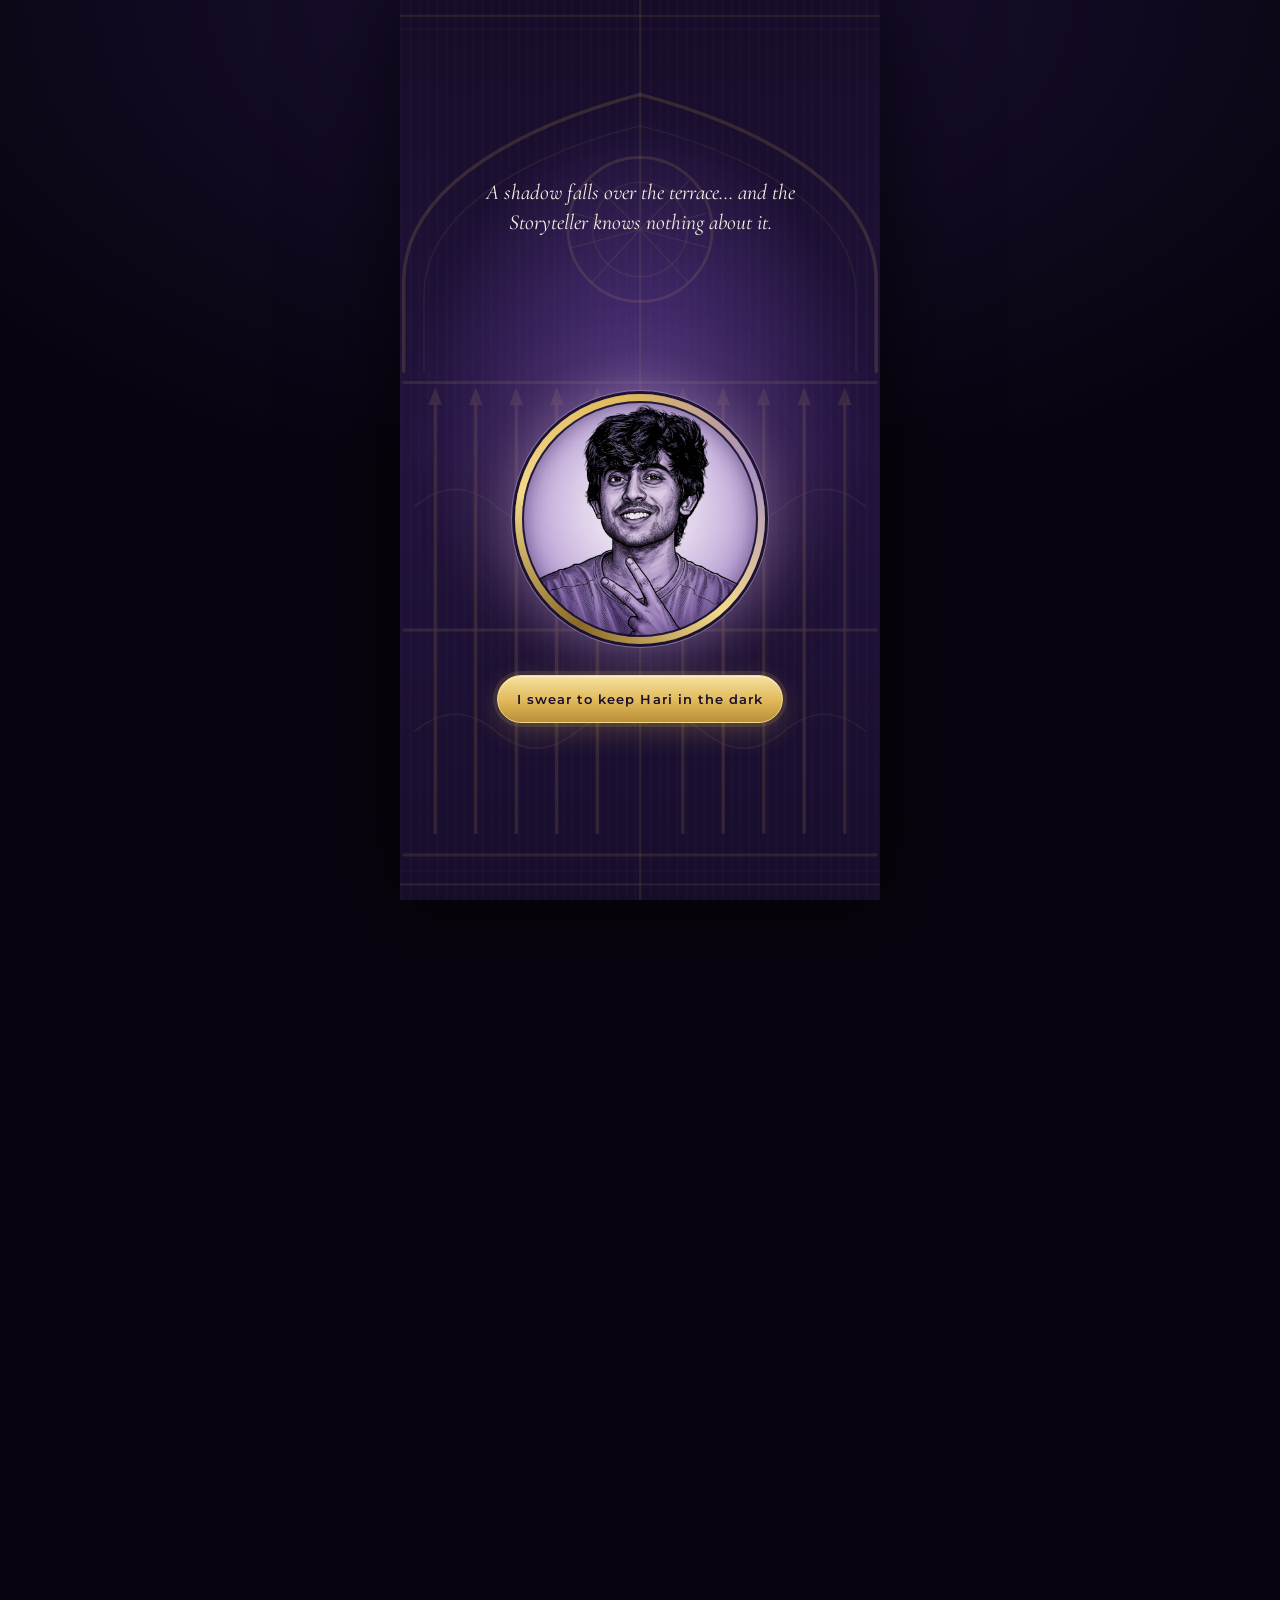
==== index.html @ 267af02a "Restore the swoosh door sound on both pages Co-Authored-By: Claude Opus 5.5 <noreply@anthropic.com>" ====
<!doctype html>
<html lang="en">
<head>
<meta charset="utf-8">
<meta name="viewport" content="width=device-width, initial-scale=1, viewport-fit=cover">
<meta name="robots" content="noindex, nofollow">
<meta name="theme-color" content="#130B24">
<title>You have been summoned · Hari's 27th</title>
<meta name="description" content="A night of drinks, ballads & demon hunting. Saturday, 28 November.">
<meta property="og:title" content="You have been summoned">
<meta property="og:description" content="Hari's 27th × Blood on the Clocktower. Saturday, 28 November, 7 PM.">
<link rel="icon" href="data:image/svg+xml,%3Csvg xmlns=%22http://www.w3.org/2000/svg%22 viewBox=%220 0 20 20%22%3E%3Cpath d=%22M10 0C11 7 13 9 20 10C13 11 11 13 10 20C9 13 7 11 0 10C7 9 9 7 10 0Z%22 fill=%22%23DFB858%22/%3E%3C/svg%3E">
<link rel="preconnect" href="https://fonts.googleapis.com">
<link rel="preconnect" href="https://fonts.gstatic.com" crossorigin>
<link href="https://fonts.googleapis.com/css2?family=Cinzel+Decorative:wght@400;700&family=Cinzel:wght@400;600;700&family=Cormorant+Garamond:ital,wght@0,400;0,500;0,600;1,400;1,500&family=Montserrat:wght@500;600&display=swap" rel="stylesheet">
<link rel="preload" as="image" href="assets/hari.webp">
<link rel="stylesheet" href="styles.css?v=7">
</head>
<body class="locked">

<!-- ===== fixed backdrop: sky, stars, branches ===== -->
<div class="backdrop" aria-hidden="true">
  <div class="stars" id="stars"></div>
  <svg class="branch branch--left" viewBox="0 0 120 900" preserveAspectRatio="xMinYMin slice">
    <g fill="none" stroke="currentColor" stroke-linecap="round">
      <path stroke-width="14" d="M-10 0 C 20 120, 10 220, 34 330 S 30 520, 8 620 S -4 820, 10 900"/>
      <path stroke-width="6" d="M30 300 C 58 270, 70 240, 104 228"/>
      <path stroke-width="3" d="M62 262 C 72 238, 70 214, 84 196"/>
      <path stroke-width="5" d="M22 520 C 52 500, 66 470, 96 470 S 118 452, 126 440"/>
      <path stroke-width="2.5" d="M70 482 C 82 500, 94 504, 110 512"/>
      <path stroke-width="4" d="M12 140 C 38 128, 46 100, 72 92"/>
      <path stroke-width="2" d="M48 112 C 52 90, 62 80, 60 62"/>
      <path stroke-width="4" d="M10 720 C 36 704, 40 676, 70 664"/>
      <path stroke-width="2" d="M44 690 C 60 694, 70 706, 86 704"/>
    </g>
  </svg>
  <svg class="branch branch--right" viewBox="0 0 120 900" preserveAspectRatio="xMaxYMin slice">
    <g fill="none" stroke="currentColor" stroke-linecap="round" transform="translate(120 0) scale(-1 1)">
      <path stroke-width="12" d="M-10 60 C 24 160, 16 260, 30 380 S 22 560, 6 680 S -2 840, 4 900"/>
      <path stroke-width="5" d="M26 220 C 56 200, 74 170, 108 166"/>
      <path stroke-width="2.5" d="M66 186 C 78 166, 80 146, 96 132"/>
      <path stroke-width="5" d="M24 440 C 50 430, 64 404, 92 396"/>
      <path stroke-width="2" d="M60 412 C 76 424, 86 436, 104 436"/>
      <path stroke-width="4" d="M12 620 C 40 606, 52 580, 82 572 S 104 556, 112 548"/>
      <path stroke-width="2" d="M50 596 C 56 574, 70 566, 72 548"/>
    </g>
  </svg>
</div>

<!-- ===== the gate ===== -->
<section class="gate" id="gate" aria-label="Swear to secrecy">
  <div class="doors" aria-hidden="true">
    <div class="door door--l"><svg viewBox="0 0 240 800" preserveAspectRatio="xMaxYMid slice"><use href="#doorArt"/></svg></div>
    <div class="door door--r"><svg viewBox="0 0 240 800" preserveAspectRatio="xMaxYMid slice"><use href="#doorArt"/></svg></div>
  </div>
  <div class="gate__content">
  <p class="gate__line">A shadow falls over the terrace&hellip; and the Storyteller knows nothing about it.</p>

  <div class="stage" id="stage">
    <div class="medallion">
      <img src="assets/hari.webp" alt="Line-art portrait of Hari, grinning and throwing a peace sign" width="720" height="720">
    </div>

    <svg class="cage" id="cage" viewBox="0 0 300 400" aria-hidden="true">
      <defs>
        <linearGradient id="gBar" x1="0" x2="1">
          <stop offset="0" stop-color="#8a6a26"/>
          <stop offset=".45" stop-color="#f3d98a"/>
          <stop offset="1" stop-color="#9c7a2e"/>
        </linearGradient>
        <linearGradient id="gBand" x1="0" y1="0" x2="0" y2="1">
          <stop offset="0" stop-color="#f6e2a0"/>
          <stop offset=".5" stop-color="#d7ab4a"/>
          <stop offset="1" stop-color="#7d5d1f"/>
        </linearGradient>
        <filter id="cageGlow" x="-20%" y="-20%" width="140%" height="140%">
          <feDropShadow dx="0" dy="2" stdDeviation="2.5" flood-color="#000" flood-opacity=".55"/>
        </filter>
      </defs>
      <g filter="url(#cageGlow)" fill="none" stroke-linecap="round" stroke-linejoin="round">
        <!-- hanging ring + finial -->
        <circle cx="150" cy="16" r="11" stroke="url(#gBand)" stroke-width="4.5"/>
        <path d="M150 27 V 44" stroke="#c99b3c" stroke-width="5"/>
        <path d="M141 46 Q150 36 159 46 Q150 54 141 46 Z" fill="#dfb858" stroke="#8a6a26" stroke-width="1.5"/>
        <!-- dome ribs (gothic pointed) -->
        <g stroke="url(#gBar)" stroke-width="3.2" id="ribs"></g>
        <!-- dome outline -->
        <path d="M32 122 C 32 88, 92 66, 150 50 C 208 66, 268 88, 268 122" stroke="url(#gBand)" stroke-width="5"/>
        <!-- top band -->
        <ellipse cx="150" cy="124" rx="119" ry="11" stroke="url(#gBand)" stroke-width="6"/>
        <!-- vertical bars -->
        <g stroke="#c99b3c" stroke-width="3.6" id="bars"></g>
        <g stroke="#f6e2a0" stroke-width="1" stroke-opacity=".7" id="barsHi"></g>
        <!-- gothic arcade band near base -->
        <g stroke="#dfb858" stroke-width="2" id="arcade"></g>
        <ellipse cx="150" cy="300" rx="119" ry="10" stroke="url(#gBand)" stroke-width="3"/>
        <!-- base -->
        <ellipse cx="150" cy="362" rx="121" ry="12" stroke="url(#gBand)" stroke-width="7"/>
        <path d="M34 368 Q 40 386 150 390 Q 260 386 266 368" stroke="url(#gBand)" stroke-width="5"/>
        <!-- little finials on base -->
        <circle cx="40" cy="384" r="4" fill="#dfb858" stroke="none"/>
        <circle cx="260" cy="384" r="4" fill="#dfb858" stroke="none"/>
      </g>
    </svg>

    <svg class="padlock" id="padlock" viewBox="0 0 60 76" aria-hidden="true">
      <defs>
        <linearGradient id="gLock" x1="0" y1="0" x2="0" y2="1">
          <stop offset="0" stop-color="#f6e2a0"/>
          <stop offset=".55" stop-color="#d4a640"/>
          <stop offset="1" stop-color="#80601f"/>
        </linearGradient>
      </defs>
      <path class="padlock__shackle" d="M17 36 V 22 a13 13 0 0 1 26 0 V 36" fill="none" stroke="#c99b3c" stroke-width="6" stroke-linecap="round"/>
      <rect x="6" y="32" width="48" height="40" rx="7" fill="url(#gLock)" stroke="#6f521a" stroke-width="2"/>
      <path d="M12 38 h36" stroke="#fff3c8" stroke-opacity=".5" stroke-width="1.5"/>
      <circle cx="30" cy="50" r="5.5" fill="#2a1840"/>
      <path d="M27.5 52 L 26 63 h8 L 32.5 52 Z" fill="#2a1840"/>
    </svg>
  </div>

  <button class="btn btn--primary gate__btn" id="swear" type="button">I swear to keep Hari in the dark</button>
  <p class="gate__caption" id="caption" aria-live="polite">The Storyteller has been kept in the dark&hellip;</p>
  </div>
</section>

<button class="mute" id="mute" type="button" aria-label="Mute sound" aria-pressed="false">
  <svg class="mute__on" viewBox="0 0 24 24" aria-hidden="true"><path d="M4 9v6h4l5 4V5L8 9H4z" fill="currentColor"/><path d="M16 8.5a5 5 0 0 1 0 7M18.5 6a8.5 8.5 0 0 1 0 12" fill="none" stroke="currentColor" stroke-width="1.8" stroke-linecap="round"/></svg>
  <svg class="mute__off" viewBox="0 0 24 24" aria-hidden="true"><path d="M4 9v6h4l5 4V5L8 9H4z" fill="currentColor"/><path d="M16.5 9.5l5 5M21.5 9.5l-5 5" stroke="currentColor" stroke-width="1.8" stroke-linecap="round"/></svg>
</button>

<!-- ===== the invitation ===== -->
<main class="page" id="page" aria-hidden="true">

  <header class="hero">
    <p class="label hero__in" style="--d:0">You have been summoned</p>
    <h1 class="hero__title hero__in" style="--d:1">Hari's 27<span class="sup">th</span></h1>
    <div class="cross hero__in" style="--d:2" aria-hidden="true"><span></span>&times;<span></span></div>
    <div class="board" aria-hidden="true">
      <div class="board__disc"></div>
      <div class="board__seats" id="seats"></div>
      <img class="board__botmon" src="botmon.png" alt="" width="414" height="443">
    </div>
    <img class="hero__logo hero__in" style="--d:4" src="botcFont.png" alt="Blood on the Clocktower" width="771" height="125">
    <p class="hero__sub hero__in" style="--d:5">Join us for a night of drinks, ballads &amp; demon hunting</p>
    <a class="scroll-cue hero__in" style="--d:6" href="#details">Scroll to read the summons <span aria-hidden="true">&darr;</span></a>
  </header>

  <section class="details reveal" id="details" aria-label="When and where">
    <p class="label details__label">We gather at the town square</p>
    <svg class="flourish" viewBox="0 0 320 24" aria-hidden="true"><use href="#flourish"/></svg>
    <div class="when">
      <div class="when__side when__side--l"><span>Saturday</span><span>7:00 PM</span></div>
      <div class="when__day">28</div>
      <div class="when__side when__side--r"><span>November</span><span>2026</span></div>
    </div>
    <p class="where">
      <svg viewBox="0 0 24 24" aria-hidden="true"><path d="M12 2.5c-3.9 0-7 3-7 6.9 0 5.2 7 12.1 7 12.1s7-6.9 7-12.1c0-3.9-3.1-6.9-7-6.9zm0 9.4a2.6 2.6 0 1 1 0-5.2 2.6 2.6 0 0 1 0 5.2z" fill="currentColor"/></svg>
      Flamingo B, 201, Doyens Township
    </p>
    <svg class="flourish flourish--flip" viewBox="0 0 320 24" aria-hidden="true"><use href="#flourish"/></svg>
    <div class="actions">
      <a class="btn btn--ghost" id="directions" target="_blank" rel="noopener"
         href="https://www.google.com/maps/search/?api=1&amp;query=Flamingo%20B%2C%20201%2C%20Doyens%20Township">
        <svg viewBox="0 0 24 24" aria-hidden="true"><path d="M12 2.5c-3.9 0-7 3-7 6.9 0 5.2 7 12.1 7 12.1s7-6.9 7-12.1c0-3.9-3.1-6.9-7-6.9zm0 9.4a2.6 2.6 0 1 1 0-5.2 2.6 2.6 0 0 1 0 5.2z" fill="currentColor"/></svg>
        Find the Town Square
      </a>
    </div>
  </section>

  <section class="grimoire reveal" aria-label="The rules of the night">
    <i class="corner corner--tl"></i><i class="corner corner--tr"></i><i class="corner corner--bl"></i><i class="corner corner--br"></i>
    <p class="label label--muted">The rules of the night</p>
    <h2 class="grimoire__title"><span class="grimoire__byob">BYOB</span><span class="grimoire__sub">Bring Your Own Blood</span></h2>
    <svg class="flourish flourish--small" viewBox="0 0 320 24" aria-hidden="true"><use href="#flourish"/></svg>
    <p class="grimoire__text">Dress warm &mdash; if the night permits, we gather on the terrace.</p>
    <p class="grimoire__text grimoire__text--secret">Swear to secrecy: Hari's hosting Blood on the Clocktower, but he has no idea about the terrace.</p>
  </section>

  <section class="draw reveal" aria-label="Draw your token">
    <p class="draw__prompt">Tap to draw your fate for the night&hellip;</p>
    <p class="draw__note">Just for fun. Your real role comes from the Storyteller on the night.</p>
    <button class="token" id="token" type="button" aria-label="Draw your token">
      <span class="token__inner">
        <span class="token__face token__face--back" aria-hidden="true">
          <img src="botmon.png" alt="" width="414" height="443">
          <span class="token__q">?</span>
        </span>
        <span class="token__face token__face--front">
          <svg class="token__svg" viewBox="0 0 200 200" aria-hidden="true">
            <defs>
              <path id="arcBottom" d="M 28 104 A 72 72 0 0 0 172 104"/>
            </defs>
            <g class="token__leaves" fill="currentColor"></g>
            <g class="token__icon" id="tokenIcon" transform="translate(54 34) scale(.92)"></g>
            <text class="token__name"><textPath href="#arcBottom" startOffset="50%" text-anchor="middle" id="tokenName">The Storyteller</textPath></text>
          </svg>
        </span>
      </span>
    </button>
    <div class="draw__result" id="result" aria-live="polite">
      <p class="draw__team">Your fate</p>
      <p class="draw__ability" id="ability"></p>
    </div>
    <button class="btn btn--primary" id="drawBtn" type="button">Draw Your Token</button>
    <button class="link" id="again" type="button" hidden>Draw again</button>
  </section>

  <section class="curious reveal" aria-label="Curious about the game">
    <p class="label label--muted">New to the town?</p>
    <h2 class="curious__title">Curious about the game?</h2>
    <p class="curious__text">Watch Smosh fumble their way through a game of Blood on the Clocktower.</p>
    <a class="btn btn--ghost" target="_blank" rel="noopener"
       href="https://www.youtube.com/watch?v=H0zGtq-DAAE">
      <svg viewBox="0 0 24 24" aria-hidden="true"><path d="M8 5.5v13l10.5-6.5z" fill="currentColor"/></svg>
      Watch Smosh play
    </a>
    <p class="curious__taunt">Or don't. Walk in knowing nothing, trust no one, and live in the moment a little.</p>
  </section>

  <footer class="roof">
    <p class="roof__line reveal">See you after dark.</p>
    <div class="roof__art">
      <img src="assets/rooftop.webp" alt="Line drawing of a rooftop terrace strung with fairy lights beneath a clocktower" width="1400" height="969" loading="lazy">
      <div class="roof__glows" id="glows" aria-hidden="true"></div>
    </div>
  </footer>
</main>

<!-- shared svg symbols -->
<svg width="0" height="0" style="position:absolute" aria-hidden="true">
  <symbol id="flourish" viewBox="0 0 320 24">
    <g fill="none" stroke="currentColor" stroke-width="1" stroke-linecap="round">
      <path d="M4 12 H 128"/><path d="M192 12 H 316"/>
      <path d="M128 12 C 136 4, 146 4, 150 12 C 146 20, 136 20, 128 12"/>
      <path d="M192 12 C 184 4, 174 4, 170 12 C 174 20, 184 20, 192 12"/>
    </g>
    <path d="M160 3 L 166 12 L 160 21 L 154 12 Z" fill="currentColor"/>
    <circle cx="4" cy="12" r="1.8" fill="currentColor"/><circle cx="316" cy="12" r="1.8" fill="currentColor"/>
  </symbol>
  <g id="doorArt" fill="none" stroke="#DFB858" stroke-linecap="round" stroke-linejoin="round">
    <rect x="14" y="14" width="240" height="772" stroke-opacity=".45" stroke-width="2"/>
    <rect x="26" y="26" width="240" height="748" stroke-opacity=".25" stroke-width="1"/>
    <path d="M30 330 V 250 C 30 160, 150 108, 240 84" stroke-opacity=".7" stroke-width="3"/>
    <path d="M48 330 V 262 C 48 182, 156 132, 240 112" stroke-opacity=".35" stroke-width="1.5"/>
    <path d="M240 140 A 64 64 0 0 0 240 268" stroke-opacity=".65" stroke-width="2.5"/>
    <path d="M240 162 A 42 42 0 0 0 240 246" stroke-opacity=".4" stroke-width="1.5"/>
    <path d="M240 204 L 182 190 M240 204 L 180 220 M240 204 L 196 160 M240 204 L 198 250" stroke-opacity=".4" stroke-width="1.5"/>
    <path d="M30 340 H 240 M30 560 H 240 M30 760 H 240" stroke-opacity=".55" stroke-width="2.5"/>
    <g stroke-opacity=".6" stroke-width="3">
      <path d="M58 360 V 740"/><path d="M94 360 V 740"/><path d="M130 360 V 740"/><path d="M166 360 V 740"/><path d="M202 360 V 740"/>
    </g>
    <g fill="#DFB858" fill-opacity=".6" stroke="none">
      <path d="M58 344 l6 16 h-12 z"/><path d="M94 344 l6 16 h-12 z"/><path d="M130 344 l6 16 h-12 z"/><path d="M166 344 l6 16 h-12 z"/><path d="M202 344 l6 16 h-12 z"/>
    </g>
    <path d="M40 450 Q 76 420 112 450 Q 148 480 184 450 Q 212 428 236 444" stroke-opacity=".35" stroke-width="1.5"/>
    <path d="M40 650 Q 76 620 112 650 Q 148 680 184 650 Q 212 628 236 644" stroke-opacity=".35" stroke-width="1.5"/>
    <circle cx="214" cy="470" r="15" stroke-opacity=".85" stroke-width="3.5"/>
    <circle cx="214" cy="452" r="4" fill="#DFB858" fill-opacity=".85" stroke="none"/>
  </g>
  <symbol id="star4" viewBox="0 0 20 20"><path d="M10 0 C 11 7, 13 9, 20 10 C 13 11, 11 13, 10 20 C 9 13, 7 11, 0 10 C 7 9, 9 7, 10 0 Z" fill="currentColor"/></symbol>
</svg>

<script src="app.js?v=7"></script>
</body>
</html>
---- styles.css ----
:root {
  --night-0: #130B24;
  --night-1: #241340;
  --night-2: #2f1a52;
  --gold: #DFB858;
  --gold-hi: #F3D98A;
  --gold-lo: #8a6a26;
  --cream: #F6F0E4;
  --lavender: #A890C4;
  --frame: min(100vw, 480px);
  --side: max(0px, calc((100vw - 480px) / 2));
  --f-deco: "Cinzel Decorative", "Cinzel", serif;
  --f-title: "Cinzel", serif;
  --f-story: "Cormorant Garamond", Georgia, serif;
  --f-ui: "Montserrat", system-ui, sans-serif;
}

*, *::before, *::after { box-sizing: border-box; }
html { -webkit-text-size-adjust: 100%; scroll-behavior: smooth; }
html, body { margin: 0; overflow-x: hidden; }

body {
  min-height: 100dvh;
  color: var(--cream);
  font-family: var(--f-story);
  background:
    radial-gradient(1200px 700px at 50% 0%, #1d1036 0%, transparent 70%),
    #08040f;
  -webkit-font-smoothing: antialiased;
  -webkit-tap-highlight-color: transparent;
}
body.locked { overflow: hidden; height: 100dvh; }

img { display: block; max-width: 100%; height: auto; }
button { font: inherit; color: inherit; }

/* ---------- fixed backdrop (the night sky column) ---------- */
.backdrop {
  position: fixed;
  top: 0; bottom: 0;
  left: var(--side);
  width: var(--frame);
  z-index: 0;
  overflow: hidden;
  background:
    radial-gradient(120% 60% at 50% 38%, rgba(88, 52, 150, .32) 0%, transparent 60%),
    linear-gradient(180deg, var(--night-0) 0%, var(--night-1) 55%, #1b0f33 100%);
  box-shadow: 0 0 80px 10px rgba(0,0,0,.6);
  pointer-events: none;
}
.stars { position: absolute; inset: 0; }
.star {
  position: absolute;
  color: var(--gold);
  opacity: .25;
  animation: twinkle var(--t, 5s) ease-in-out var(--dl, 0s) infinite;
  filter: drop-shadow(0 0 3px rgba(223,184,88,.6));
}
.star svg { width: 100%; height: 100%; display: block; }
@keyframes twinkle {
  0%, 100% { opacity: .15; transform: scale(.7) rotate(0deg); }
  50%      { opacity: .9;  transform: scale(1) rotate(12deg); }
}

.branch {
  position: absolute;
  top: 0;
  height: 100%;
  width: 92px;
  color: #0a0514;
  opacity: .85;
  filter: blur(.4px);
}
.branch--left  { left: -6px; }
.branch--right { right: -6px; }
.backdrop::after {   /* soft edge vignette */
  content: "";
  position: absolute; inset: 0;
  background:
    linear-gradient(90deg, rgba(6,3,12,.55), transparent 18%, transparent 82%, rgba(6,3,12,.55)),
    linear-gradient(180deg, rgba(6,3,12,.35), transparent 14%);
}

/* ---------- shared bits ---------- */
.label {
  font-family: var(--f-ui);
  font-weight: 600;
  font-size: .72rem;
  letter-spacing: .32em;
  text-transform: uppercase;
  color: var(--gold);
  margin: 0;
}
.label--muted { color: var(--lavender); font-size: .64rem; }

.btn {
  display: inline-flex; align-items: center; justify-content: center; gap: .5em;
  min-height: 48px;
  padding: .85em 1.4em;
  border-radius: 999px;
  font-family: var(--f-ui);
  font-weight: 600;
  font-size: .82rem;
  letter-spacing: .08em;
  text-decoration: none;
  cursor: pointer;
  transition: transform .2s ease, box-shadow .25s ease, background .25s ease, opacity .3s ease;
  touch-action: manipulation;
}
.btn svg { width: 1.15em; height: 1.15em; flex: none; }
.btn:active { transform: scale(.97); }
.btn:focus-visible, .link:focus-visible, .token:focus-visible, .mute:focus-visible, .scroll-cue:focus-visible {
  outline: 2px solid var(--gold-hi); outline-offset: 3px;
}
.btn--primary {
  border: 1px solid var(--gold-hi);
  color: #1a0e2e;
  background: linear-gradient(180deg, #f6e2a0 0%, var(--gold) 55%, #b98f37 100%);
  box-shadow: 0 0 0 4px rgba(223,184,88,.12), 0 8px 28px rgba(223,184,88,.25), inset 0 1px 0 rgba(255,255,255,.5);
}
.btn--ghost {
  border: 1px solid rgba(223,184,88,.65);
  color: var(--gold-hi);
  background: rgba(19, 11, 36, .55);
  backdrop-filter: blur(4px);
}
.btn--ghost:hover { background: rgba(223,184,88,.12); }

.link {
  background: none; border: 0; padding: .6em 1em;
  font-family: var(--f-story); font-style: italic; font-size: 1.05rem;
  color: var(--lavender);
  text-decoration: underline; text-underline-offset: 4px; text-decoration-color: rgba(168,144,196,.5);
  cursor: pointer;
}

.flourish { display: block; width: min(78%, 300px); height: 20px; margin: 0 auto; color: var(--gold); opacity: .85; }
.flourish--flip { transform: scaleY(-1); }
.flourish--small { width: 150px; height: 14px; margin: .9rem auto; }

/* ---------- the gate ---------- */
.gate {
  position: fixed;
  top: 0; bottom: 0;
  left: var(--side);
  width: var(--frame);
  height: 100dvh;
  z-index: 20;
  transition: opacity .7s ease;
}
.gate__content {
  position: absolute; inset: 0;
  display: flex; flex-direction: column; align-items: center; justify-content: center;
  gap: clamp(1rem, 3.5dvh, 2rem);
  padding: max(1.5rem, env(safe-area-inset-top)) 1.6rem max(1.5rem, env(safe-area-inset-bottom));
  text-align: center;
  background: radial-gradient(70% 45% at 50% 46%, rgba(120, 82, 186, .38), transparent 70%);
  transition: opacity .55s ease, transform .7s cubic-bezier(.5,0,.8,.4), filter .55s ease;
}
.gate.is-opening .gate__content { opacity: 0; transform: scale(1.18); filter: blur(4px); pointer-events: none; }

/* the double doors behind it all */
.doors {
  position: absolute; inset: 0;
  display: flex;
  perspective: 1100px;
  perspective-origin: 50% 45%;
  transition: transform 1.7s cubic-bezier(.55,0,.35,1);
}
.door {
  position: relative;
  flex: 1;
  background:
    radial-gradient(120% 50% at 100% 46%, rgba(120,82,186,.28), transparent 70%),
    repeating-linear-gradient(90deg, rgba(255,255,255,.012) 0 3px, transparent 3px 9px),
    linear-gradient(180deg, #160c28 0%, #22133d 50%, #170d2b 100%);
  box-shadow: inset -1px 0 0 rgba(223,184,88,.1);
  transform-origin: left center;
  transition: transform 1.5s cubic-bezier(.6,.02,.3,1), filter 1.5s ease;
  backface-visibility: hidden;
}
.door svg { position: absolute; inset: 0; width: 100%; height: 100%; opacity: .22; transition: opacity .6s ease; }
.gate.is-opening .door svg { opacity: 1; }
.door--r { transform-origin: right center; box-shadow: inset 1px 0 0 rgba(223,184,88,.1); }
.door--r svg { transform: scaleX(-1); }
.door--r { background:
    radial-gradient(120% 50% at 0% 46%, rgba(120,82,186,.28), transparent 70%),
    repeating-linear-gradient(90deg, rgba(255,255,255,.012) 0 3px, transparent 3px 9px),
    linear-gradient(180deg, #160c28 0%, #22133d 50%, #170d2b 100%); }
.doors::after {   /* light leaking through the seam */
  content: ""; position: absolute; top: 0; bottom: 0; left: 50%; width: 2px; margin-left: -1px;
  background: linear-gradient(180deg, transparent, rgba(255,226,150,.9) 30%, rgba(255,226,150,.9) 70%, transparent);
  box-shadow: 0 0 18px 6px rgba(255,210,120,.35);
  opacity: 0; transition: opacity .4s ease;
}
.gate.is-opening .doors::after { opacity: 1; }
.gate.is-open .doors::after { opacity: 0; transition-duration: .6s; }
.gate.is-open .door--l { transform: rotateY(-104deg); filter: brightness(.6); }
.gate.is-open .door--r { transform: rotateY(104deg); filter: brightness(.6); }
.gate.is-open .doors { transform: scale(1.35); }
.gate.is-gone { opacity: 0; pointer-events: none; }

.gate__line {
  margin: 0;
  max-width: 21rem;
  font-style: italic;
  font-size: clamp(1.15rem, 5vw, 1.35rem);
  line-height: 1.4;
  color: var(--cream);
  opacity: 0;
  animation: fadeUp 1.2s ease .2s forwards;
}
.gate__btn { opacity: 0; animation: fadeUp 1s ease .9s forwards; max-width: 100%; }
.gate__btn[disabled] { opacity: 0 !important; transform: translateY(8px); pointer-events: none; transition: opacity .35s ease, transform .35s ease; animation: none; }
.gate__caption {
  margin: 0;
  min-height: 1.6em;
  font-style: italic;
  font-size: 1.2rem;
  color: var(--gold);
  opacity: 0;
  transform: translateY(6px);
  transition: opacity .5s ease, transform .5s ease;
  position: absolute;
  left: 1.5rem; right: 1.5rem;
  bottom: calc(max(1.5rem, env(safe-area-inset-bottom)) + 7dvh);
}
.gate.is-caged .gate__caption { opacity: 1; transform: none; }


.stage {
  --m: min(62vw, 250px, 36dvh);
  position: relative;
  width: var(--m);
  height: var(--m);
  margin-top: calc(var(--m) * .5);
  opacity: 0;
  animation: fadeUp 1.2s ease .5s forwards;
}
.medallion {
  position: absolute; inset: 0;
  border-radius: 50%;
  padding: 7px;
  background: conic-gradient(from 210deg, var(--gold-lo), var(--gold-hi), var(--gold), var(--lavender), var(--gold-hi), var(--gold-lo));
  box-shadow:
    0 0 0 3px rgba(19,11,36,.9),
    0 0 0 4px rgba(168,144,196,.55),
    0 0 40px 6px rgba(168,144,196,.35),
    0 0 90px 20px rgba(223,184,88,.12);
  animation: halo 4s ease-in-out infinite;
}
.medallion::after {   /* inner dark ring */
  content: ""; position: absolute; inset: 7px; border-radius: 50%;
  box-shadow: inset 0 0 0 2px rgba(19,11,36,.85), inset 0 0 22px rgba(36,19,64,.55);
  pointer-events: none;
}
.medallion img { width: 100%; height: 100%; border-radius: 50%; object-fit: cover; }
@keyframes halo {
  0%,100% { box-shadow: 0 0 0 3px rgba(19,11,36,.9), 0 0 0 4px rgba(168,144,196,.55), 0 0 40px 6px rgba(168,144,196,.35), 0 0 90px 20px rgba(223,184,88,.12); }
  50%     { box-shadow: 0 0 0 3px rgba(19,11,36,.9), 0 0 0 4px rgba(168,144,196,.7),  0 0 52px 10px rgba(168,144,196,.45), 0 0 110px 26px rgba(223,184,88,.18); }
}
.gate.is-caged .medallion img { filter: brightness(.78) saturate(.85); transition: filter .8s ease .3s; }

/* cage geometry: viewBox 300x400; medallion centre sits at (150,240), diameter 220 */
.cage {
  position: absolute;
  width: calc(var(--m) * 300 / 220);
  left: calc(var(--m) * -40 / 220);
  top: calc(var(--m) * -130 / 220);
  overflow: visible;
  visibility: hidden;
  transform: translateY(-120dvh);
  pointer-events: none;
}
.gate.is-dropping .cage {
  visibility: visible;
  animation: cageDrop 1.15s forwards;
}
@keyframes cageDrop {
  0%   { transform: translateY(-120dvh); animation-timing-function: cubic-bezier(.55,0,.85,.35); }
  58%  { transform: translateY(0); animation-timing-function: cubic-bezier(.2,.7,.4,1); }
  72%  { transform: translateY(-5.5%); animation-timing-function: cubic-bezier(.6,0,.8,.4); }
  84%  { transform: translateY(0); animation-timing-function: cubic-bezier(.2,.7,.4,1); }
  92%  { transform: translateY(-1.4%); animation-timing-function: cubic-bezier(.6,0,.8,.4); }
  100% { transform: translateY(0); }
}
.padlock {
  position: absolute;
  width: calc(var(--m) * .2);
  left: 50%;
  top: calc(var(--m) * .99);
  transform: translate(-50%, 0) scale(.4);
  opacity: 0;
  overflow: visible;
  filter: drop-shadow(0 3px 4px rgba(0,0,0,.6)) drop-shadow(0 0 10px rgba(223,184,88,.35));
}
.padlock__shackle { transform: translateY(-9px); transition: transform .16s cubic-bezier(.7,0,.9,.5); }
.gate.is-locking .padlock { opacity: 1; transform: translate(-50%, 0) scale(1); transition: transform .35s cubic-bezier(.3,1.6,.5,1), opacity .2s ease; }
.gate.is-locked .padlock__shackle { transform: translateY(0); }
.gate.is-locked .padlock { animation: lockJolt .3s ease; }
@keyframes lockJolt { 0%{ transform: translate(-50%,0) scale(1);} 40%{ transform: translate(-50%,2px) scale(1.06,.95);} 100%{ transform: translate(-50%,0) scale(1);} }

/* ---------- mute ---------- */
.mute {
  position: fixed;
  top: max(.8rem, env(safe-area-inset-top));
  right: calc(var(--side) + .8rem);
  z-index: 30;
  width: 42px; height: 42px;
  display: grid; place-items: center;
  border-radius: 50%;
  border: 1px solid rgba(223,184,88,.5);
  background: rgba(19,11,36,.7);
  backdrop-filter: blur(6px);
  color: var(--gold-hi);
  cursor: pointer;
  opacity: 0; visibility: hidden;
  transform: scale(.8);
  transition: opacity .5s ease, transform .5s ease, visibility 0s linear .5s;
}
.mute svg { width: 20px; height: 20px; }
.mute .mute__off { display: none; }
.mute[aria-pressed="true"] .mute__on { display: none; }
.mute[aria-pressed="true"] .mute__off { display: block; }
body.unlocked .mute { opacity: 1; visibility: visible; transform: none; transition-delay: 0s; }

/* ---------- page ---------- */
.page {
  position: relative;
  z-index: 1;
  width: var(--frame);
  margin: 0 auto;
  overflow-x: clip;
  text-align: center;
  visibility: hidden;
}
body.unlocked .page { visibility: visible; animation: swishIn 1.6s cubic-bezier(.2,.7,.25,1) both; }
@keyframes swishIn { from { transform: scale(.86); filter: blur(3px); } to { transform: none; filter: none; } }

/* hero */
.hero {
  min-height: 100dvh;
  display: flex; flex-direction: column; align-items: center; justify-content: center;
  padding: calc(3.5rem + env(safe-area-inset-top)) 1.5rem 2.5rem;
  gap: .25rem;
}
.hero__in { opacity: 0; transform: translateY(18px); }
body.unlocked .hero__in { animation: fadeUp 1s cubic-bezier(.2,.7,.3,1) calc(.25s + var(--d) * .18s) forwards; }

.hero__title {
  margin: .5rem 0 0;
  font-family: var(--f-deco);
  font-weight: 700;
  font-size: clamp(2.5rem, 12.5vw, 3.6rem);
  line-height: 1;
  letter-spacing: .02em;
  background: linear-gradient(180deg, #fbefc6 0%, var(--gold) 55%, #a8812f 100%);
  -webkit-background-clip: text; background-clip: text;
  color: transparent;
  filter: drop-shadow(0 2px 0 rgba(0,0,0,.35)) drop-shadow(0 0 24px rgba(223,184,88,.22));
  white-space: nowrap;
}
.hero__title .sup { font-size: .42em; vertical-align: .95em; margin-left: .04em; letter-spacing: .04em; }

.cross {
  display: flex; align-items: center; gap: .7rem;
  font-family: var(--f-title); font-size: 1.5rem; color: var(--gold);
  margin: .1rem 0 .2rem;
}
.cross span { width: 44px; height: 1px; background: linear-gradient(90deg, transparent, var(--gold)); }
.cross span:last-child { transform: scaleX(-1); }

.board {
  --b: min(84vw, 340px, 44dvh);
  position: relative;
  width: var(--b); height: var(--b);
  margin: .5rem 0 .2rem;
  display: grid; place-items: center;
  opacity: 0;
}
body.unlocked .board { animation: boardIn 1.8s cubic-bezier(.2,.75,.25,1) .35s forwards; }
@keyframes boardIn {
  from { opacity: 0; transform: scale(1.45) rotate(-28deg); filter: blur(6px); }
  60%  { opacity: 1; filter: none; }
  to   { opacity: 1; transform: none; }
}
.board__disc {
  position: absolute; inset: 9%;
  border-radius: 50%;
  border: 1px solid rgba(223,184,88,.55);
  background:
    radial-gradient(circle, rgba(88,52,150,.45) 0%, rgba(36,19,64,.85) 45%, rgba(19,11,36,.92) 72%);
  box-shadow:
    0 0 0 7px rgba(19,11,36,.55),
    0 0 0 8px rgba(223,184,88,.28),
    0 0 60px 4px rgba(168,144,196,.22),
    inset 0 0 40px rgba(0,0,0,.5);
}
.board__disc::before {   /* clock-face ticks */
  content: ""; position: absolute; inset: 4%; border-radius: 50%;
  background: repeating-conic-gradient(from -1deg, rgba(223,184,88,.65) 0 2deg, transparent 2deg 30deg);
  -webkit-mask: radial-gradient(closest-side, transparent 89%, #000 90%, #000 99%, transparent 100%);
          mask: radial-gradient(closest-side, transparent 89%, #000 90%, #000 99%, transparent 100%);
}
.board__disc::after {
  content: ""; position: absolute; inset: 17%; border-radius: 50%;
  border: 1px dashed rgba(168,144,196,.28);
}
.board__botmon {
  position: relative;
  width: 50%;
  filter: drop-shadow(0 0 22px rgba(168,144,196,.45)) drop-shadow(0 10px 18px rgba(0,0,0,.55));
}
.board__seats { position: absolute; inset: 0; }
.seat {
  position: absolute;
  width: 15%; height: 15%;
  margin: -7.5% 0 0 -7.5%;
  border-radius: 50%;
  background: radial-gradient(circle at 42% 35%, #fbf3df 0%, #e6d6b3 50%, #bfa575 100%);
  box-shadow: 0 0 0 2px #6e5326, 0 4px 10px rgba(0,0,0,.5);
  color: #2b1c10;
  animation: nightOrder 6s ease-in-out var(--dl, 0s) infinite;
}
.seat svg { width: 100%; height: 100%; display: block; }
@keyframes nightOrder {
  0%, 82%, 100% { box-shadow: 0 0 0 2px #6e5326, 0 4px 10px rgba(0,0,0,.5); }
  90%           { box-shadow: 0 0 0 2px var(--gold-hi), 0 0 18px 4px rgba(223,184,88,.6); }
}
.hero__logo {
  width: min(78vw, 330px);
  margin-top: .3rem;
  filter: drop-shadow(0 3px 6px rgba(0,0,0,.6));
}
.hero__sub {
  margin: .9rem 0 0;
  max-width: 19rem;
  font-style: italic;
  font-weight: 500;
  font-size: clamp(1.2rem, 5.2vw, 1.4rem);
  line-height: 1.3;
  color: var(--gold);
}
.scroll-cue {
  margin-top: clamp(1.4rem, 5dvh, 2.6rem);
  font-family: var(--f-ui);
  font-size: .66rem;
  letter-spacing: .22em;
  text-transform: uppercase;
  color: var(--lavender);
  text-decoration: none;
  display: inline-flex; flex-direction: column; align-items: center; gap: .4rem;
}
.scroll-cue span { font-size: 1.1rem; color: var(--gold); animation: nudge 2s ease-in-out infinite; }
@keyframes nudge { 0%,100% { transform: translateY(0); opacity: .6; } 50% { transform: translateY(7px); opacity: 1; } }

/* details */
.details { padding: 3rem 1.5rem 2.5rem; }
.when {
  display: grid;
  grid-template-columns: 1fr auto 1fr;
  align-items: center;
  gap: .9rem;
  margin: 1.4rem 0 .8rem;
}
.when__side {
  display: flex; flex-direction: column;
  font-family: var(--f-title);
  font-size: clamp(.9rem, 4.2vw, 1.08rem);
  letter-spacing: .12em;
  text-transform: uppercase;
  line-height: 1.5;
  color: var(--cream);
}
.when__side--l { text-align: right; }
.when__side--r { text-align: left; }
.when__day {
  position: relative;
  padding: 0 .9rem;
  font-family: var(--f-deco);
  font-size: clamp(3.6rem, 17vw, 4.6rem);
  line-height: 1;
  color: var(--cream);
  text-shadow: 0 0 30px rgba(246,240,228,.2);
}
.when__day::before, .when__day::after {
  content: ""; position: absolute; top: 8%; bottom: 8%; width: 1px;
  background: linear-gradient(180deg, transparent, var(--gold) 20%, var(--gold) 80%, transparent);
}
.when__day::before { left: 0; } .when__day::after { right: 0; }
.where {
  display: flex; align-items: center; justify-content: center; gap: .45rem;
  margin: 0 0 1.3rem;
  font-size: 1.2rem; font-weight: 500;
  color: var(--cream);
}
.where svg { width: 1.05rem; height: 1.05rem; color: var(--gold); flex: none; }
.details__label { margin-bottom: 1rem; }
.actions { display: flex; justify-content: center; margin-top: 1.6rem; }
.actions .btn { min-width: 70%; }

/* grimoire */
.grimoire {
  position: relative;
  margin: 1.5rem 1.4rem 3rem;
  padding: 2.2rem 1.5rem 2rem;
  border: 1px solid rgba(223,184,88,.7);
  outline: 1px solid rgba(223,184,88,.25);
  outline-offset: 5px;
  border-radius: 4px;
  background:
    radial-gradient(120% 80% at 50% 0%, rgba(168,144,196,.12), transparent 60%),
    linear-gradient(180deg, rgba(36,19,64,.75), rgba(19,11,36,.85));
  box-shadow: 0 20px 50px rgba(0,0,0,.45), inset 0 0 40px rgba(0,0,0,.35);
}
.corner { position: absolute; width: 22px; height: 22px; border: 2px solid var(--gold); }
.corner--tl { top: -7px; left: -7px; border-right: 0; border-bottom: 0; }
.corner--tr { top: -7px; right: -7px; border-left: 0; border-bottom: 0; }
.corner--bl { bottom: -7px; left: -7px; border-right: 0; border-top: 0; }
.corner--br { bottom: -7px; right: -7px; border-left: 0; border-top: 0; }
.grimoire__title {
  margin: .7rem 0 0;
  font-family: var(--f-title);
  font-weight: 700;
  font-size: clamp(1.15rem, 5.4vw, 1.4rem);
  letter-spacing: .06em;
  line-height: 1.3;
  color: var(--gold);
  text-transform: uppercase;
}
.grimoire__title span { display: block; }
.grimoire__byob { font-size: 1.9em; letter-spacing: .14em; line-height: 1.1; }
.grimoire__sub { margin-top: .25rem; font-size: .78em; letter-spacing: .16em; color: var(--cream); font-weight: 600; }
.grimoire__text {
  margin: 0 auto .8rem;
  max-width: 22rem;
  font-style: italic;
  font-size: 1.2rem;
  line-height: 1.45;
  color: var(--cream);
}
.grimoire__text--secret { color: var(--lavender); margin-bottom: 0; }

/* draw your token */
.draw {
  padding: 1rem 1.5rem 2.5rem;
  display: flex; flex-direction: column; align-items: center;
}
.draw__note { margin: -.9rem 0 1.4rem; font-family: var(--f-ui); font-size: .68rem; letter-spacing: .06em; color: rgba(168,144,196,.8); }
.draw__prompt { margin: 0 0 1.3rem; font-style: italic; font-size: 1.25rem; color: var(--cream); }
.token {
  --s: min(64vw, 240px);
  width: var(--s); height: var(--s);
  padding: 0; border: 0; background: none;
  perspective: 900px;
  cursor: pointer;
  border-radius: 50%;
  touch-action: manipulation;
}
.token__inner {
  position: relative; display: block; width: 100%; height: 100%;
  transform-style: preserve-3d;
  transition: transform .9s cubic-bezier(.3,1.25,.45,1);
}
.token.is-flipped .token__inner { transform: rotateY(180deg); }
.token__face {
  position: absolute; inset: 0;
  border-radius: 50%;
  backface-visibility: hidden; -webkit-backface-visibility: hidden;
  display: grid; place-items: center;
  overflow: hidden;
}
.token__face--back {
  background:
    radial-gradient(circle at 50% 40%, #3a2366, #1a0e2e 70%);
  box-shadow: 0 0 0 3px var(--gold-lo), 0 0 0 5px rgba(223,184,88,.35), 0 14px 40px rgba(0,0,0,.55), inset 0 0 30px rgba(0,0,0,.6);
  animation: beckon 2.6s ease-in-out infinite;
}
.token__face--back img { width: 58%; opacity: .55; filter: drop-shadow(0 0 12px rgba(168,144,196,.5)); }
.token__q {
  position: absolute; bottom: 12%;
  font-family: var(--f-deco); font-size: 1.6rem; color: var(--gold);
}
@keyframes beckon { 0%,100% { box-shadow: 0 0 0 3px var(--gold-lo), 0 0 0 5px rgba(223,184,88,.35), 0 14px 40px rgba(0,0,0,.55), inset 0 0 30px rgba(0,0,0,.6), 0 0 0 rgba(223,184,88,0);} 50% { box-shadow: 0 0 0 3px var(--gold-lo), 0 0 0 5px rgba(223,184,88,.5), 0 14px 40px rgba(0,0,0,.55), inset 0 0 30px rgba(0,0,0,.6), 0 0 36px rgba(223,184,88,.35);} }
.token__face--front {
  transform: rotateY(180deg);
  background:
    radial-gradient(circle at 42% 35%, #fbf3df 0%, #eadcbc 45%, #cdb486 85%, #a88b5a 100%);
  box-shadow: 0 0 0 3px #6e5326, 0 0 0 6px rgba(223,184,88,.55), 0 14px 40px rgba(0,0,0,.55), inset 0 0 26px rgba(90,60,20,.45);
}
.token__face--front::before {   /* paper grain */
  content: ""; position: absolute; inset: 0; border-radius: 50%;
  background: repeating-radial-gradient(circle at 30% 30%, rgba(120,90,40,.05) 0 2px, transparent 2px 5px);
  mix-blend-mode: multiply;
}
.token__svg { position: relative; width: 100%; height: 100%; color: #2b1c10; }
.token__leaves { color: var(--team, #2f5f8a); opacity: .9; }
.token__icon { color: #2b1c10; }
.token__name {
  font-family: var(--f-title); font-weight: 700;
  font-size: 14.5px; letter-spacing: .08em;
  fill: #2b1c10;
  text-transform: uppercase;
}
.draw__result {
  min-height: 5.5rem;
  margin: 1.4rem 0 1.2rem;
  max-width: 20rem;
  opacity: 0; transform: translateY(8px);
  transition: opacity .6s ease .45s, transform .6s ease .45s;
}
.draw__result.is-shown { opacity: 1; transform: none; }
.draw__team {
  margin: 0 0 .35rem;
  font-family: var(--f-ui); font-size: .66rem; font-weight: 600; letter-spacing: .3em; text-transform: uppercase;
  color: var(--team-ui, var(--lavender));
}
.draw__ability { margin: 0; font-style: italic; font-size: 1.22rem; line-height: 1.4; color: var(--cream); }
#drawBtn[hidden], .link[hidden] { display: none; }

/* curious about the game */
.curious { margin: 0 1.6rem 3.5rem; padding: 2rem 0 0; border-top: 1px solid rgba(223,184,88,.25); }
.curious__title { margin: .6rem 0 .5rem; font-family: var(--f-title); font-weight: 600; font-size: 1.3rem; letter-spacing: .04em; color: var(--gold); }
.curious__text { margin: 0 auto 1.2rem; max-width: 20rem; font-size: 1.15rem; line-height: 1.4; }
.curious__taunt { margin: 1.2rem auto 0; max-width: 19rem; font-style: italic; font-size: 1.08rem; line-height: 1.4; color: var(--lavender); }

/* rooftop footer */
.roof { position: relative; padding-top: 1.5rem; }
.roof__line {
  margin: 0;
  font-family: var(--f-deco); font-size: clamp(1.3rem, 6vw, 1.6rem);
  color: var(--gold);
}
.roof__small { margin: .3rem 0 0; font-style: italic; font-size: 1.05rem; color: var(--lavender); }
.roof__art {
  position: relative;
  margin-top: -1.5rem;
  -webkit-mask-image: linear-gradient(180deg, transparent 0%, #000 26%);
          mask-image: linear-gradient(180deg, transparent 0%, #000 26%);
}
.roof__art img { width: 100%; filter: drop-shadow(0 0 6px rgba(223,184,88,.25)); }
.roof__glows { position: absolute; inset: 0; pointer-events: none; }
.glow {
  position: absolute;
  width: var(--g, 22px); height: var(--g, 22px);
  margin: calc(var(--g, 22px) / -2) 0 0 calc(var(--g, 22px) / -2);
  border-radius: 50%;
  background: radial-gradient(circle, rgba(255,236,170,.95) 0%, rgba(255,200,90,.55) 28%, rgba(255,180,60,.15) 55%, transparent 70%);
  mix-blend-mode: screen;
  animation: flicker var(--t, 3s) ease-in-out var(--dl, 0s) infinite;
}
@keyframes flicker {
  0%, 100% { opacity: .55; transform: scale(.9); }
  20%      { opacity: .95; transform: scale(1.05); }
  23%      { opacity: .6; }
  26%      { opacity: 1; transform: scale(1.1); }
  60%      { opacity: .75; transform: scale(.95); }
}
.sky-star { position: absolute; width: 10px; height: 10px; color: var(--gold-hi); animation: twinkle var(--t, 4s) ease-in-out var(--dl, 0s) infinite; }
.sky-star svg { width: 100%; height: 100%; display: block; }

/* scroll reveals */
.reveal { opacity: 0; transform: translateY(28px); transition: opacity .9s ease, transform .9s cubic-bezier(.2,.7,.3,1); }
.reveal.in { opacity: 1; transform: none; }

@keyframes fadeUp { from { opacity: 0; transform: translateY(14px); } to { opacity: 1; transform: none; } }

/* ---------- reduced motion ---------- */
@media (prefers-reduced-motion: reduce) {
  html { scroll-behavior: auto; }
  *, *::before, *::after { animation-duration: .01ms !important; animation-iteration-count: 1 !important; transition-duration: .2s !important; transition-delay: 0s !important; }
  .star, .glow, .sky-star { animation: none !important; opacity: .6; }
  .gate.is-dropping .cage { animation: none; transform: none; }
  .reveal { transform: none; }
  .gate.is-open .door--l, .gate.is-open .door--r, .gate.is-open .doors { transform: none; }
  .gate.is-open .doors { opacity: 0; transition: opacity .3s; }
  .board { opacity: 1; }
}
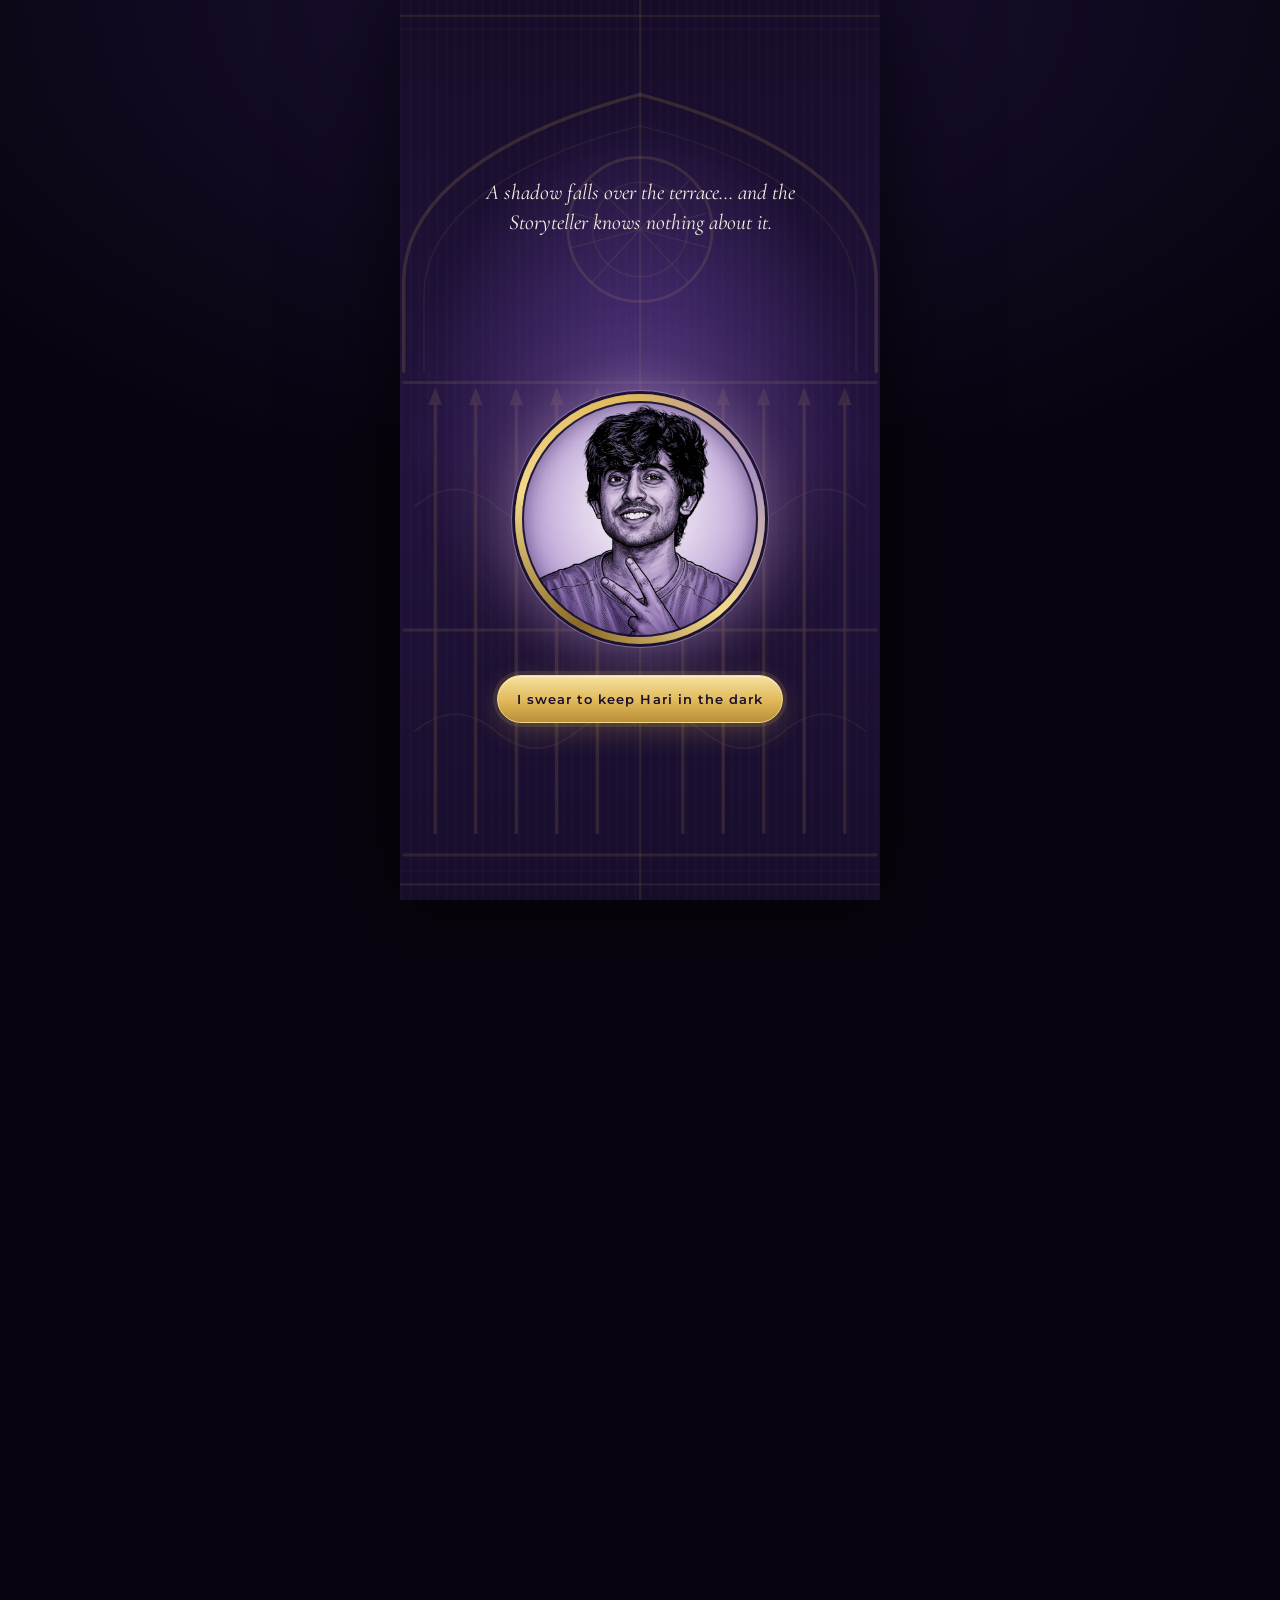
==== commit aa6ace1a: "Murder intro is now the main invite; old cage-only page kept as cage.html; murder.html redirects; dr" ====
--- a/index.html
+++ b/index.html
@@ -14,7 +14,9 @@
 <link rel="preconnect" href="https://fonts.gstatic.com" crossorigin>
 <link href="https://fonts.googleapis.com/css2?family=Cinzel+Decorative:wght@400;700&family=Cinzel:wght@400;600;700&family=Cormorant+Garamond:ital,wght@0,400;0,500;0,600;1,400;1,500&family=Montserrat:wght@500;600&display=swap" rel="stylesheet">
 <link rel="preload" as="image" href="assets/hari.webp">
-<link rel="stylesheet" href="styles.css?v=7">
+<!-- TEST VARIANT: the Storyteller has been murdered -->
+<link rel="stylesheet" href="styles.css?v=8">
+<link rel="stylesheet" href="murder.css?v=8">
 </head>
 <body class="locked">
 
@@ -48,12 +50,14 @@
 </div>
 
 <!-- ===== the gate ===== -->
-<section class="gate" id="gate" aria-label="Swear to secrecy">
+<section class="gate gate--murder" id="gate" aria-label="Swear to secrecy">
   <div class="doors" aria-hidden="true">
     <div class="door door--l"><svg viewBox="0 0 240 800" preserveAspectRatio="xMaxYMid slice"><use href="#doorArt"/></svg></div>
     <div class="door door--r"><svg viewBox="0 0 240 800" preserveAspectRatio="xMaxYMid slice"><use href="#doorArt"/></svg></div>
   </div>
   <div class="gate__content">
+  <div class="bloodflash" aria-hidden="true"></div>
+  <div class="scene scene--cage">
   <p class="gate__line">A shadow falls over the terrace&hellip; and the Storyteller knows nothing about it.</p>
 
   <div class="stage" id="stage">
@@ -122,6 +126,78 @@
   <button class="btn btn--primary gate__btn" id="swear" type="button">I swear to keep Hari in the dark</button>
   <p class="gate__caption" id="caption" aria-live="polite">The Storyteller has been kept in the dark&hellip;</p>
   </div>
+  <div class="scene scene--tower" aria-hidden="true">
+  <p class="gate__line">Then the clock began to strike midnight&hellip;</p>
+
+  <div class="tower-stage" id="towerStage">
+    <svg class="tower" viewBox="0 0 300 520" aria-hidden="true">
+      <g fill="#150b27" stroke="#DFB858" stroke-width="2" stroke-linejoin="round" stroke-linecap="round">
+        <path d="M150 4 V 26 M141 12 H 159" fill="none"/>
+        <path d="M150 8 L 166 12 L 150 16 Z" fill="#DFB858" stroke="none"/>
+        <path d="M150 26 L 190 132 H 110 Z"/>
+        <path d="M150 26 L 150 132" stroke-opacity=".3" fill="none"/>
+        <path d="M143 116 V 104 Q 150 94 157 104 V 116 Z" fill="#2b1846"/>
+        <path d="M84 152 L 96 108 L 108 152 Z"/><path d="M192 152 L 204 108 L 216 152 Z"/>
+        <path d="M96 108 V 98 M204 108 V 98" fill="none"/>
+        <rect x="78" y="132" width="144" height="20"/>
+        <path d="M78 132 v-8 h12 v8 M102 132 v-8 h12 v8 M126 132 v-8 h12 v8 M162 132 v-8 h12 v8 M186 132 v-8 h12 v8 M210 132 v-8 h12 v8" fill="none"/>
+        <rect x="62" y="152" width="176" height="178"/>
+        <path d="M74 152 V 330 M226 152 V 330" stroke-opacity=".45" fill="none"/>
+        <rect x="54" y="330" width="192" height="14"/>
+        <path d="M72 344 H 228 V 520 H 72 Z"/>
+        <path d="M130 476 V 424 Q 150 394 170 424 V 476 Z" fill="#2b1846"/>
+        <path d="M150 400 V 476 M130 446 H 170" stroke-opacity=".6" fill="none"/>
+        <path d="M92 404 V 384 Q 100 372 108 384 V 404 Z M192 404 V 384 Q 200 372 208 384 V 404 Z" fill="#2b1846"/>
+        <g stroke-opacity=".28" fill="none" stroke-width="1.5">
+          <path d="M72 364 H 112 M188 364 H 228 M72 424 H 112 M188 424 H 228 M72 452 H 120 M180 452 H 228 M72 496 H 228 M90 344 V 364 M210 344 V 364 M96 424 V 452 M204 424 V 452 M110 476 V 496 M190 476 V 496"/>
+        </g>
+      </g>
+    </svg>
+
+    <div class="clockface"><img src="assets/hari.webp" alt="Hari's portrait set into the clock face of the tower" width="720" height="720"></div>
+
+    <svg class="tower tower--over" viewBox="0 0 300 520" aria-hidden="true">
+      <circle cx="150" cy="240" r="80" fill="none" stroke="#DFB858" stroke-width="5"/>
+      <circle cx="150" cy="240" r="73.5" fill="none" stroke="#150b27" stroke-width="2.5" stroke-opacity=".8"/>
+      <g id="ticks" stroke="#F3D98A" stroke-linecap="round"></g>
+      <g class="cracks" fill="none" stroke-linecap="round">
+        <g stroke="#150b27" stroke-width="3.2" stroke-opacity=".75">
+          <path class="crack" d="M182 206 L 168 222 L 172 238 L 154 256 L 160 274 L 146 298"/>
+          <path class="crack" d="M182 206 L 206 214 L 214 236 L 226 248"/>
+          <path class="crack" d="M182 206 L 178 182 L 192 170"/>
+          <path class="crack" d="M168 222 L 140 214 L 124 224 L 98 218"/>
+          <path class="crack" d="M172 238 L 196 262 L 192 284"/>
+        </g>
+        <g stroke="#F6F0E4" stroke-width="1.2">
+          <path class="crack" d="M182 206 L 168 222 L 172 238 L 154 256 L 160 274 L 146 298"/>
+          <path class="crack" d="M182 206 L 206 214 L 214 236 L 226 248"/>
+          <path class="crack" d="M182 206 L 178 182 L 192 170"/>
+          <path class="crack" d="M168 222 L 140 214 L 124 224 L 98 218"/>
+          <path class="crack" d="M172 238 L 196 262 L 192 284"/>
+        </g>
+      </g>
+      <g class="hand hand--h" id="handH"><path d="M150 246 L 148 240 L 150 202 L 152 240 Z" fill="#DFB858" stroke="#150b27" stroke-width=".8"/><circle cx="150" cy="210" r="3" fill="none" stroke="#DFB858" stroke-width="1.2"/></g>
+      <g class="hand hand--m" id="handM"><path d="M150 250 L 148.6 240 L 150 180 L 151.4 240 Z" fill="#DFB858" stroke="#150b27" stroke-width=".8"/><path d="M150 172 L 154 180 L 150 185 L 146 180 Z" fill="#DFB858"/></g>
+      <circle cx="150" cy="240" r="5.5" fill="#DFB858" stroke="#150b27" stroke-width="1.5"/>
+      <g class="blood" fill="#9e0f17">
+        <path class="drip drip--1" d="M140 318 Q 146 322 152 318 C 152 340 151 362 150 384 Q 146 396 142 384 C 141 362 140 340 140 318 Z"/>
+        <path class="drip drip--2" d="M118 304 Q 122 310 128 308 C 127 322 126 336 125 346 Q 121 354 118 346 C 118 334 118 320 118 304 Z"/>
+        <path class="drip drip--3" d="M166 316 Q 170 319 174 315 C 174 326 173 334 172 340 Q 169 346 167 340 C 166 334 166 326 166 316 Z"/>
+      </g>
+      <g class="bats" fill="#0b0614" stroke="#DFB858" stroke-opacity=".7" stroke-width=".8">
+        <path class="bat bat--1" d="M150 60 q -6 -8 -14 -6 q 4 3 4 6 q -4 -1 -8 1 q 6 2 8 6 q 3 -4 10 -7 q 7 3 10 7 q 2 -4 8 -6 q -4 -2 -8 -1 q 0 -3 4 -6 q -8 -2 -14 6 z"/>
+        <path class="bat bat--2" d="M126 92 q -5 -6 -11 -5 q 3 2 3 5 q -3 -1 -6 1 q 5 2 6 5 q 2 -3 8 -6 q 6 3 8 6 q 1 -3 6 -5 q -3 -2 -6 -1 q 0 -3 3 -5 q -6 -1 -11 5 z"/>
+        <path class="bat bat--3" d="M176 84 q -5 -6 -11 -5 q 3 2 3 5 q -3 -1 -6 1 q 5 2 6 5 q 2 -3 8 -6 q 6 3 8 6 q 1 -3 6 -5 q -3 -2 -6 -1 q 0 -3 3 -5 q -6 -1 -11 5 z"/>
+      </g>
+    </svg>
+  </div>
+
+  <div class="gate__captions" aria-live="polite">
+    <p class="gate__cap gate__cap--1">The Storyteller has been murdered.</p>
+    <p class="gate__cap gate__cap--2">We gather at the town square to find the Demon.</p>
+  </div>
+  </div>
+  </div>
 </section>
 
 <button class="mute" id="mute" type="button" aria-label="Mute sound" aria-pressed="false">
@@ -147,7 +223,7 @@
   </header>
 
   <section class="details reveal" id="details" aria-label="When and where">
-    <p class="label details__label">We gather at the town square</p>
+    <p class="label details__label">We gather at the town square to find the Demon</p>
     <svg class="flourish" viewBox="0 0 320 24" aria-hidden="true"><use href="#flourish"/></svg>
     <div class="when">
       <div class="when__side when__side--l"><span>Saturday</span><span>7:00 PM</span></div>
@@ -261,6 +337,6 @@
   <symbol id="star4" viewBox="0 0 20 20"><path d="M10 0 C 11 7, 13 9, 20 10 C 13 11, 11 13, 10 20 C 9 13, 7 11, 0 10 C 7 9, 9 7, 10 0 Z" fill="currentColor"/></symbol>
 </svg>
 
-<script src="app.js?v=7"></script>
+<script src="murder.js?v=8"></script>
 </body>
 </html>
--- a/murder.css
+++ b/murder.css
@@ -0,0 +1,116 @@
+/* TEST VARIANT: the Storyteller has been murdered.
+   Loaded after styles.css by murder.html only. */
+
+.tower-stage {
+  --w: min(64vw, 260px, 31dvh);
+  position: relative;
+  width: var(--w);
+  aspect-ratio: 300 / 520;
+  opacity: 0;
+  animation: fadeUp 1.2s ease .5s forwards;
+}
+.tower-stage::before {   /* moonlit halo behind the tower */
+  content: ""; position: absolute; left: -30%; right: -30%; top: 10%; height: 60%;
+  border-radius: 50%;
+  background: radial-gradient(closest-side, rgba(168,144,196,.35), transparent);
+  transition: background 1.2s ease;
+}
+.gate--murder.is-murdered .tower-stage::before { background: radial-gradient(closest-side, rgba(170,20,30,.4), transparent); }
+
+.tower { position: absolute; inset: 0; width: 100%; height: 100%; overflow: visible; }
+.tower:first-child { filter: drop-shadow(0 0 14px rgba(223,184,88,.18)); }
+
+.clockface {
+  position: absolute;
+  left: 24%; width: 52%;
+  top: 31.154%;
+  aspect-ratio: 1;
+  border-radius: 50%;
+  overflow: hidden;
+  background: #2b1846;
+}
+.clockface img { width: 100%; height: 100%; object-fit: cover; transition: filter 1.2s ease; }
+.clockface::after {
+  content: ""; position: absolute; inset: 0; border-radius: 50%;
+  background: radial-gradient(circle at 60% 35%, transparent 20%, rgba(120,0,12,.55) 100%);
+  opacity: 0; transition: opacity 1.2s ease;
+}
+.gate--murder.is-murdered .clockface img { filter: grayscale(1) contrast(1.15) brightness(.72); }
+.gate--murder.is-murdered .clockface::after { opacity: 1; }
+
+/* clock hands: 11:55 → midnight */
+.hand { transform-box: view-box; transform-origin: 150px 240px; }
+.hand--m { transform: rotate(-30deg); }
+.hand--h { transform: rotate(-2.5deg); }
+.gate--murder.is-tolling .hand--m { transform: rotate(0deg); transition: transform 2.3s cubic-bezier(.45,0,.2,1); }
+.gate--murder.is-tolling .hand--h { transform: rotate(0deg); transition: transform 2.3s cubic-bezier(.45,0,.2,1); }
+
+/* cracks splinter across the face */
+.crack { stroke-dasharray: 140; stroke-dashoffset: 140; }
+.gate--murder.is-murdered .crack { stroke-dashoffset: 0; transition: stroke-dashoffset .5s cubic-bezier(.2,.8,.3,1); }
+
+/* blood runs down the tower */
+.drip { transform-box: fill-box; transform-origin: 50% 0; transform: scaleY(0); }
+.gate--murder.is-murdered .drip { transform: scaleY(1); transition: transform 1.8s cubic-bezier(.5,0,.6,1); }
+.gate--murder.is-murdered .drip--1 { transition-delay: .35s; }
+.gate--murder.is-murdered .drip--2 { transition-delay: .8s; transition-duration: 1.4s; }
+.gate--murder.is-murdered .drip--3 { transition-delay: 1.1s; transition-duration: 1.1s; }
+
+/* bats scatter from the spire */
+.bat { opacity: 0; transform-box: fill-box; transform-origin: center; }
+.gate--murder.is-murdered .bat { animation: batFly 1.9s cubic-bezier(.3,.6,.4,1) forwards; }
+.gate--murder.is-murdered .bat--2 { --bx: -120px; --by: -150px; animation-delay: .08s; }
+.gate--murder.is-murdered .bat--3 { --bx: 130px; --by: -110px; animation-delay: .16s; }
+@keyframes batFly {
+  0%   { opacity: 0; transform: translate(0,0) scale(.6); }
+  12%  { opacity: 1; }
+  30%  { transform: translate(calc(var(--bx, 40px) * .3), calc(var(--by, -190px) * .3)) scale(1.1, .6); }
+  45%  { transform: translate(calc(var(--bx, 40px) * .45), calc(var(--by, -190px) * .45)) scale(1); }
+  100% { opacity: 0; transform: translate(var(--bx, 40px), var(--by, -190px)) scale(1.6); }
+}
+
+/* red flash + lingering vignette */
+.bloodflash {
+  position: absolute; inset: 0; pointer-events: none;
+  background: radial-gradient(circle at 50% 45%, rgba(140,0,14,0) 25%, rgba(120,0,12,.6) 100%);
+  opacity: 0;
+}
+.gate--murder.is-murdered .bloodflash { animation: bloodFlash 1.6s ease-out forwards; }
+@keyframes bloodFlash { 0% { opacity: 0; } 6% { opacity: 1; } 100% { opacity: .45; } }
+.gate--murder.is-murdered .gate__content { animation: shudder .45s ease; }
+@keyframes shudder {
+  0%,100% { transform: none; } 20% { transform: translate(-4px, 1px) rotate(-.6deg); }
+  40% { transform: translate(3px, -1px) rotate(.5deg); } 60% { transform: translate(-2px, 0) rotate(-.3deg); }
+}
+
+/* captions */
+.gate__captions {
+  position: absolute; left: 1.5rem; right: 1.5rem;
+  bottom: calc(max(1.5rem, env(safe-area-inset-bottom)) + 5dvh);
+  display: grid; gap: .45rem;
+  pointer-events: none;
+}
+.gate__cap { margin: 0; opacity: 0; transform: translateY(8px); transition: opacity .7s ease, transform .7s ease; }
+.gate__cap--1 {
+  font-family: var(--f-title); font-weight: 700;
+  font-size: clamp(1.05rem, 4.8vw, 1.3rem); letter-spacing: .08em; text-transform: uppercase;
+  color: #f2d8d0;
+  text-shadow: 0 0 18px rgba(200,20,30,.8), 0 0 2px rgba(120,0,10,.9);
+}
+.gate__cap--2 { font-style: italic; font-size: clamp(1.1rem, 5vw, 1.28rem); color: var(--gold); }
+.gate--murder.show-cap1 .gate__cap--1, .gate--murder.show-cap2 .gate__cap--2 { opacity: 1; transform: none; }
+.gate--murder.is-murdered .gate__line { opacity: .35 !important; transition: opacity .8s ease; }
+
+/* two scenes inside the gate: the cage, then the clocktower */
+.gate--murder .gate__content { display: block; padding: 0; }
+.scene {
+  position: absolute; inset: 0;
+  display: flex; flex-direction: column; align-items: center; justify-content: center;
+  gap: clamp(1rem, 3.5dvh, 2rem);
+  padding: max(1.5rem, env(safe-area-inset-top)) 1.6rem max(1.5rem, env(safe-area-inset-bottom));
+  text-align: center;
+  transition: opacity .9s ease, transform 1.1s cubic-bezier(.3,.7,.3,1), visibility 0s linear 1.1s;
+}
+.scene--tower { opacity: 0; visibility: hidden; transform: scale(1.08); }
+.gate--murder.scene-2 .scene--cage { opacity: 0; transform: scale(.92); visibility: hidden; pointer-events: none; }
+.gate--murder.scene-2 .scene--tower { opacity: 1; visibility: visible; transform: none; transition-delay: .25s, .25s, 0s; }
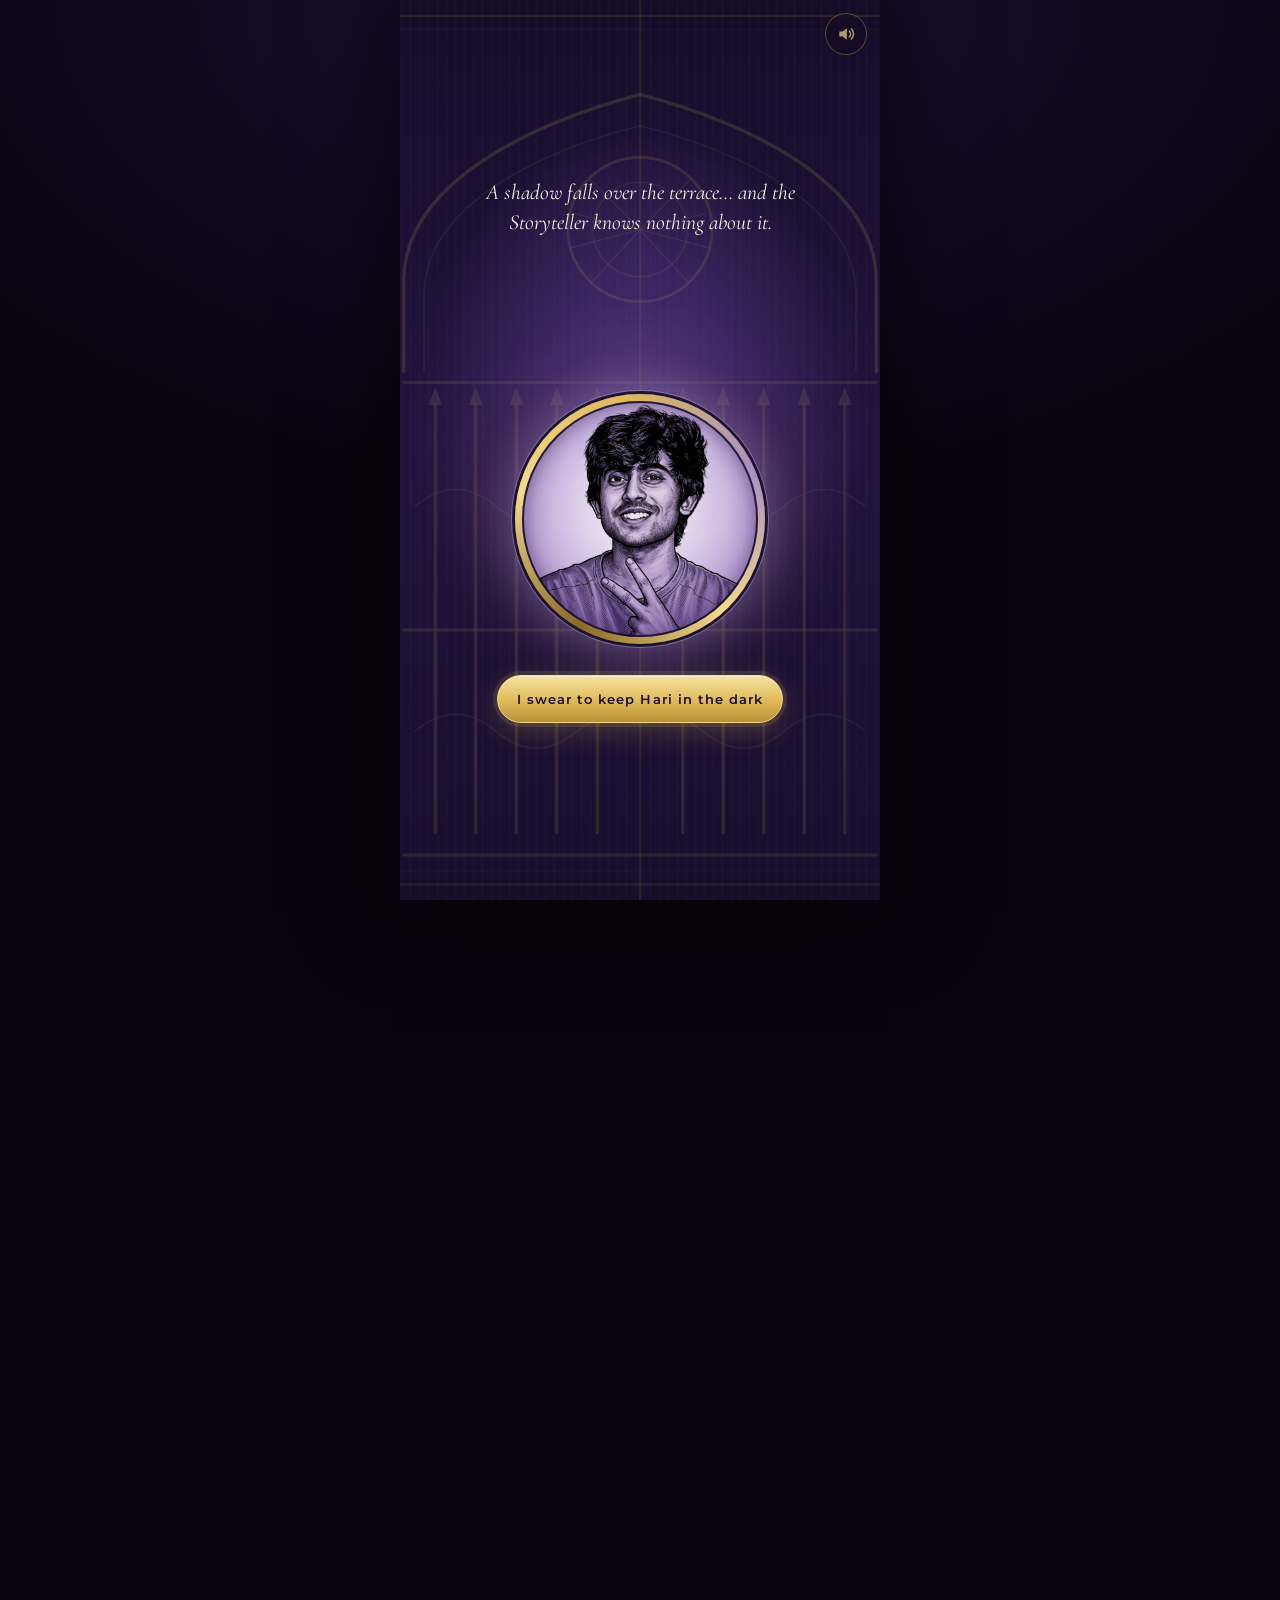
==== commit 5821ee41: "Full-screen scroll phases that build in step by step; 'You have sworn to secrecy'; sound toggle on t" ====
--- a/index.html
+++ b/index.html
@@ -9,14 +9,21 @@
 <meta name="description" content="A night of drinks, ballads & demon hunting. Saturday, 28 November.">
 <meta property="og:title" content="You have been summoned">
 <meta property="og:description" content="Hari's 27th × Blood on the Clocktower. Saturday, 28 November, 7 PM.">
+<meta property="og:type" content="website">
+<meta property="og:url" content="https://sreemaee21.github.io/hari27/">
+<meta property="og:image" content="https://sreemaee21.github.io/hari27/assets/og-demon.jpg">
+<meta property="og:image:width" content="1200">
+<meta property="og:image:height" content="630">
+<meta property="og:image:alt" content="You have been summoned: Hari's 27th × Blood on the Clocktower, Sat 28 Nov, 7 PM">
+<meta name="twitter:card" content="summary_large_image">
 <link rel="icon" href="data:image/svg+xml,%3Csvg xmlns=%22http://www.w3.org/2000/svg%22 viewBox=%220 0 20 20%22%3E%3Cpath d=%22M10 0C11 7 13 9 20 10C13 11 11 13 10 20C9 13 7 11 0 10C7 9 9 7 10 0Z%22 fill=%22%23DFB858%22/%3E%3C/svg%3E">
 <link rel="preconnect" href="https://fonts.googleapis.com">
 <link rel="preconnect" href="https://fonts.gstatic.com" crossorigin>
 <link href="https://fonts.googleapis.com/css2?family=Cinzel+Decorative:wght@400;700&family=Cinzel:wght@400;600;700&family=Cormorant+Garamond:ital,wght@0,400;0,500;0,600;1,400;1,500&family=Montserrat:wght@500;600&display=swap" rel="stylesheet">
 <link rel="preload" as="image" href="assets/hari.webp">
 <!-- TEST VARIANT: the Storyteller has been murdered -->
-<link rel="stylesheet" href="styles.css?v=8">
-<link rel="stylesheet" href="murder.css?v=8">
+<link rel="stylesheet" href="styles.css?v=10">
+<link rel="stylesheet" href="murder.css?v=10">
 </head>
 <body class="locked">
 
@@ -208,7 +215,7 @@
 <!-- ===== the invitation ===== -->
 <main class="page" id="page" aria-hidden="true">
 
-  <header class="hero">
+  <header class="hero phase">
     <p class="label hero__in" style="--d:0">You have been summoned</p>
     <h1 class="hero__title hero__in" style="--d:1">Hari's 27<span class="sup">th</span></h1>
     <div class="cross hero__in" style="--d:2" aria-hidden="true"><span></span>&times;<span></span></div>
@@ -222,7 +229,7 @@
     <a class="scroll-cue hero__in" style="--d:6" href="#details">Scroll to read the summons <span aria-hidden="true">&darr;</span></a>
   </header>
 
-  <section class="details reveal" id="details" aria-label="When and where">
+  <section class="details phase" id="details" aria-label="When and where">
     <p class="label details__label">We gather at the town square to find the Demon</p>
     <svg class="flourish" viewBox="0 0 320 24" aria-hidden="true"><use href="#flourish"/></svg>
     <div class="when">
@@ -244,16 +251,18 @@
     </div>
   </section>
 
-  <section class="grimoire reveal" aria-label="The rules of the night">
+  <div class="phase phase--rules">
+  <section class="grimoire" aria-label="The rules of the night">
     <i class="corner corner--tl"></i><i class="corner corner--tr"></i><i class="corner corner--bl"></i><i class="corner corner--br"></i>
     <p class="label label--muted">The rules of the night</p>
     <h2 class="grimoire__title"><span class="grimoire__byob">BYOB</span><span class="grimoire__sub">Bring Your Own Blood</span></h2>
     <svg class="flourish flourish--small" viewBox="0 0 320 24" aria-hidden="true"><use href="#flourish"/></svg>
     <p class="grimoire__text">Dress warm &mdash; if the night permits, we gather on the terrace.</p>
-    <p class="grimoire__text grimoire__text--secret">Swear to secrecy: Hari's hosting Blood on the Clocktower, but he has no idea about the terrace.</p>
+    <p class="grimoire__text grimoire__text--secret">You have sworn to secrecy: Hari's hosting Blood on the Clocktower, but he has no idea about the terrace.</p>
   </section>
-
-  <section class="draw reveal" aria-label="Draw your token">
+  </div>
+
+  <section class="draw phase" aria-label="Draw your token">
     <p class="draw__prompt">Tap to draw your fate for the night&hellip;</p>
     <p class="draw__note">Just for fun. Your real role comes from the Storyteller on the night.</p>
     <button class="token" id="token" type="button" aria-label="Draw your token">
@@ -282,7 +291,7 @@
     <button class="link" id="again" type="button" hidden>Draw again</button>
   </section>
 
-  <section class="curious reveal" aria-label="Curious about the game">
+  <section class="curious phase" aria-label="Curious about the game">
     <p class="label label--muted">New to the town?</p>
     <h2 class="curious__title">Curious about the game?</h2>
     <p class="curious__text">Watch Smosh fumble their way through a game of Blood on the Clocktower.</p>
@@ -294,8 +303,8 @@
     <p class="curious__taunt">Or don't. Walk in knowing nothing, trust no one, and live in the moment a little.</p>
   </section>
 
-  <footer class="roof">
-    <p class="roof__line reveal">See you after dark.</p>
+  <footer class="roof phase">
+    <p class="roof__line">See you after dark.</p>
     <div class="roof__art">
       <img src="assets/rooftop.webp" alt="Line drawing of a rooftop terrace strung with fairy lights beneath a clocktower" width="1400" height="969" loading="lazy">
       <div class="roof__glows" id="glows" aria-hidden="true"></div>
@@ -337,6 +346,6 @@
   <symbol id="star4" viewBox="0 0 20 20"><path d="M10 0 C 11 7, 13 9, 20 10 C 13 11, 11 13, 10 20 C 9 13, 7 11, 0 10 C 7 9, 9 7, 10 0 Z" fill="currentColor"/></symbol>
 </svg>
 
-<script src="murder.js?v=8"></script>
+<script src="murder.js?v=10"></script>
 </body>
 </html>
--- a/styles.css
+++ b/styles.css
@@ -17,7 +17,8 @@
 
 *, *::before, *::after { box-sizing: border-box; }
 html { -webkit-text-size-adjust: 100%; scroll-behavior: smooth; }
-html, body { margin: 0; overflow-x: hidden; }
+html { overflow-x: hidden; }
+body { margin: 0; overflow-x: clip; }
 
 body {
   min-height: 100dvh;
@@ -314,15 +315,14 @@
   backdrop-filter: blur(6px);
   color: var(--gold-hi);
   cursor: pointer;
-  opacity: 0; visibility: hidden;
-  transform: scale(.8);
-  transition: opacity .5s ease, transform .5s ease, visibility 0s linear .5s;
+  opacity: .7;
+  transition: opacity .5s ease, transform .5s ease;
 }
 .mute svg { width: 20px; height: 20px; }
 .mute .mute__off { display: none; }
 .mute[aria-pressed="true"] .mute__on { display: none; }
 .mute[aria-pressed="true"] .mute__off { display: block; }
-body.unlocked .mute { opacity: 1; visibility: visible; transform: none; transition-delay: 0s; }
+body.unlocked .mute { opacity: 1; }
 
 /* ---------- page ---------- */
 .page {
@@ -676,3 +676,33 @@
   .gate.is-open .doors { opacity: 0; transition: opacity .3s; }
   .board { opacity: 1; }
 }
+
+/* ---------- scroll phases: each section is its own screen ---------- */
+html:has(.phase) { scroll-snap-type: y mandatory; }
+.phase {
+  min-height: 100dvh;
+  scroll-snap-align: start;
+  scroll-snap-stop: always;
+  display: flex; flex-direction: column; justify-content: center;
+}
+.details.phase, .draw.phase, .curious.phase { align-items: center; }
+.details.phase { padding-top: 4rem; padding-bottom: 4rem; }
+.details.phase > * { width: 100%; }
+.phase--rules { padding: 3rem 0; }
+.phase--rules .grimoire { margin-top: 0; margin-bottom: 0; }
+.curious.phase { margin: 0 1.6rem; border-top: 0; padding: 3rem 0; }
+.curious.phase::before {
+  content: ""; width: 60%; height: 1px; margin-bottom: 2rem;
+  background: linear-gradient(90deg, transparent, rgba(223,184,88,.45), transparent);
+}
+.roof.phase { justify-content: flex-end; padding-top: 0; }
+.roof.phase .roof__line { margin-bottom: auto; margin-top: auto; padding-top: 4rem; }
+
+.step {
+  opacity: 0;
+  transform: translateY(24px);
+  transition: opacity .8s ease, transform .9s cubic-bezier(.2,.7,.3,1);
+  transition-delay: calc(var(--i, 0) * 130ms + 120ms);
+}
+.phase.in .step { opacity: 1; transform: none; }
+@media (prefers-reduced-motion: reduce) { .step { transform: none; } }
